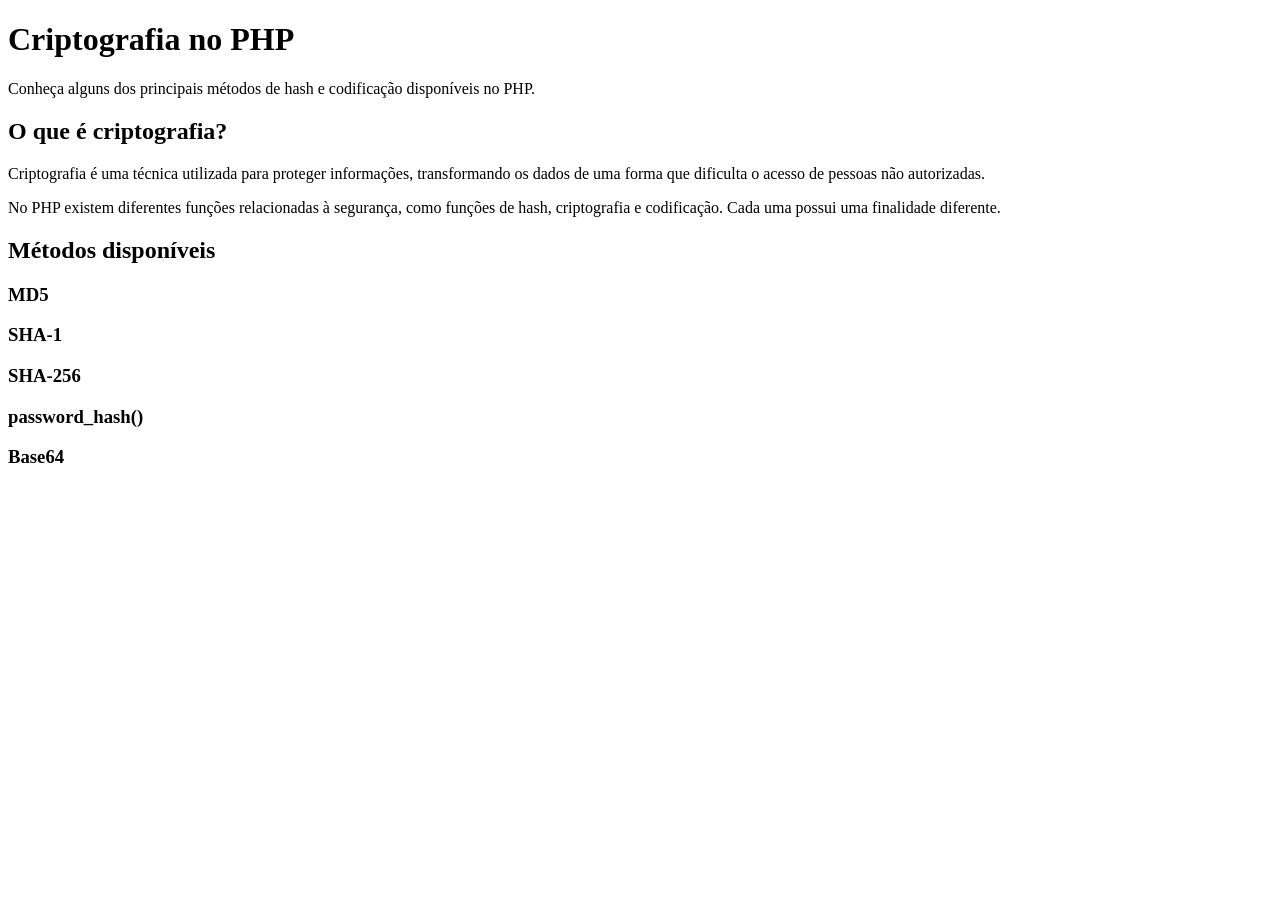
==== 3-BIM/Atividades-M1/PHP/index.html @ 920748d9 "sessao metodos criptografia Added a section detailing available cryptographic methods in PHP." ====
<!DOCTYPE html>
<html lang="pt-br">
<head> 
    <header>
    <h1>Criptografia no PHP</h1>

    <p>
        Conheça alguns dos principais métodos de hash e codificação
        disponíveis no PHP.
    </p>
</header>
    <meta charset="UTF-8">
    <meta name="viewport" content="width=device-width, initial-scale=1.0">
    <title>Criptografia no PHP</title>
    <link rel="stylesheet" href="style.css">
</head>
<section class="introducao">

    <h2>O que é criptografia?</h2>

    <p>
        Criptografia é uma técnica utilizada para proteger informações,
        transformando os dados de uma forma que dificulta o acesso de
        pessoas não autorizadas.
    </p>

    <p>
        No PHP existem diferentes funções relacionadas à segurança,
        como funções de hash, criptografia e codificação. Cada uma
        possui uma finalidade diferente.
    </p>
<section>

    <h2>Métodos disponíveis</h2>

    <div class="card">
        <h3>MD5</h3>
    </div>

    <div class="card">
        <h3>SHA-1</h3>
    </div>

    <div class="card">
        <h3>SHA-256</h3>
    </div>

    <div class="card">
        <h3>password_hash()</h3>
    </div>

    <div class="card">
        <h3>Base64</h3>
    </div>

</section>
</section>
<body>

</body>
</html>
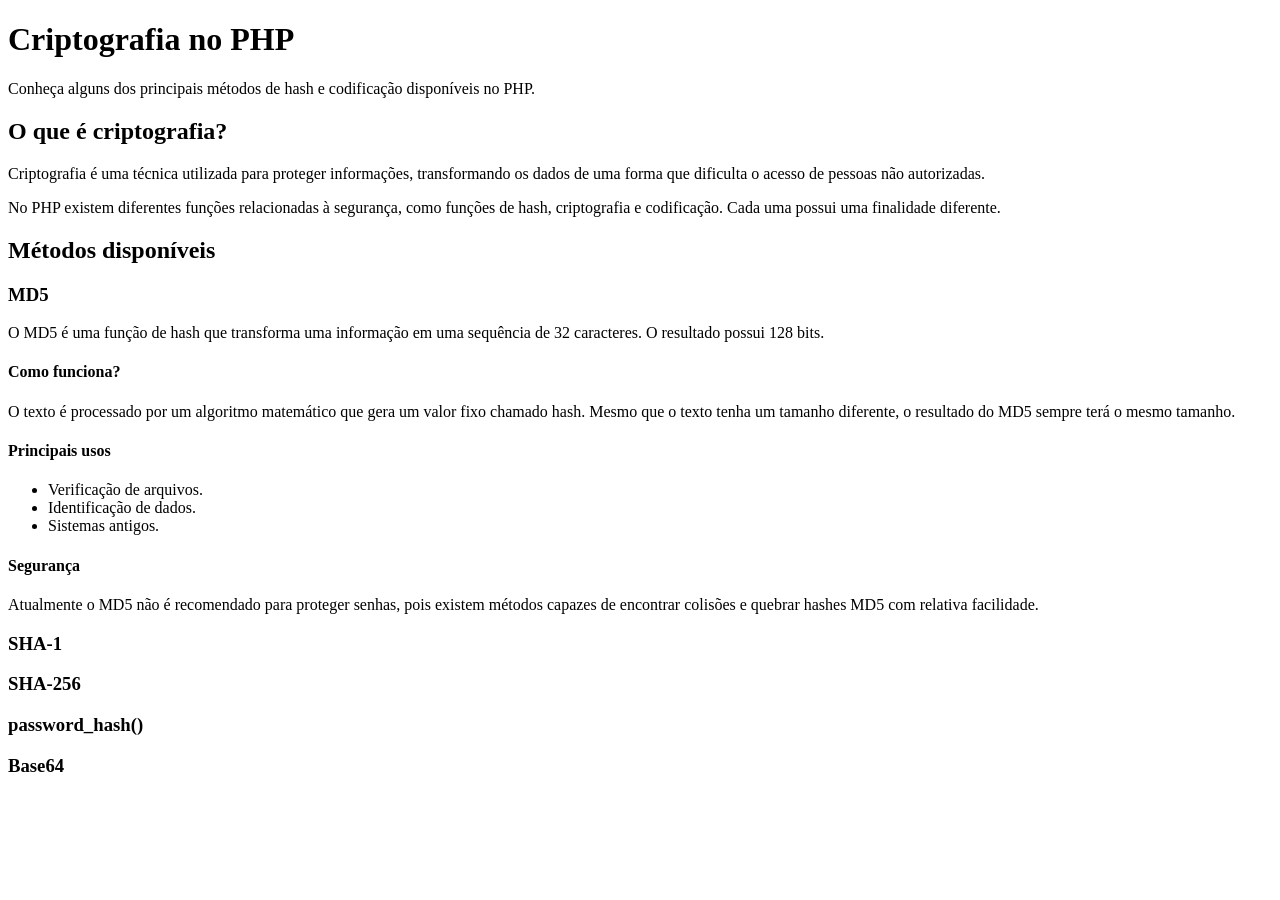
==== commit 694ba048: "Explicação funcionamento MD5 Added detailed explanations for MD5, including its functionality, main " ====
--- a/3-BIM/Atividades-M1/PHP/index.html
+++ b/3-BIM/Atividades-M1/PHP/index.html
@@ -34,8 +34,41 @@
     <h2>Métodos disponíveis</h2>
 
     <div class="card">
-        <h3>MD5</h3>
-    </div>
+
+    <h3>MD5</h3>
+
+    <p>
+        O MD5 é uma função de hash que transforma uma informação
+        em uma sequência de 32 caracteres. O resultado possui
+        128 bits.
+    </p>
+
+    <h4>Como funciona?</h4>
+
+    <p>
+        O texto é processado por um algoritmo matemático que gera
+        um valor fixo chamado hash. Mesmo que o texto tenha um
+        tamanho diferente, o resultado do MD5 sempre terá o mesmo
+        tamanho.
+    </p>
+
+    <h4>Principais usos</h4>
+
+    <ul>
+        <li>Verificação de arquivos.</li>
+        <li>Identificação de dados.</li>
+        <li>Sistemas antigos.</li>
+    </ul>
+
+    <h4>Segurança</h4>
+
+    <p class="alerta">
+        Atualmente o MD5 não é recomendado para proteger senhas,
+        pois existem métodos capazes de encontrar colisões e
+        quebrar hashes MD5 com relativa facilidade.
+    </p>
+
+</div>
 
     <div class="card">
         <h3>SHA-1</h3>
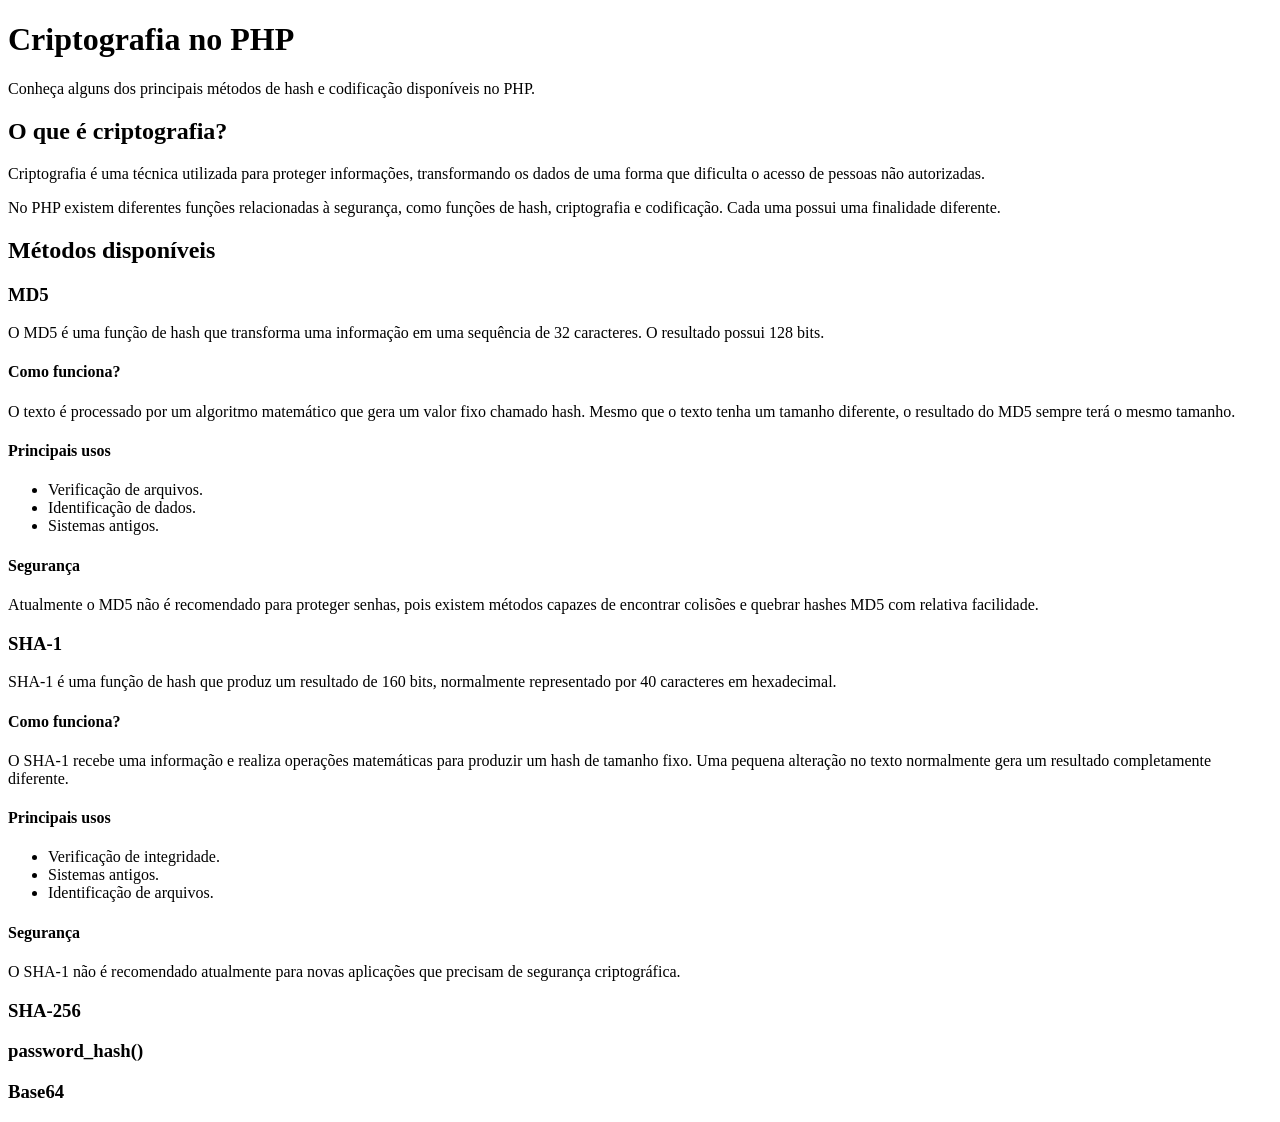
==== commit 3884292e: "informações sobre SHA-1 Updated the HTML content to include more detailed information about SHA-1 an" ====
--- a/3-BIM/Atividades-M1/PHP/index.html
+++ b/3-BIM/Atividades-M1/PHP/index.html
@@ -71,8 +71,40 @@
 </div>
 
     <div class="card">
-        <h3>SHA-1</h3>
-    </div>
+
+    <h3>SHA-1</h3>
+
+    <p>
+        SHA-1 é uma função de hash que produz um resultado
+        de 160 bits, normalmente representado por 40 caracteres
+        em hexadecimal.
+    </p>
+
+    <h4>Como funciona?</h4>
+
+    <p>
+        O SHA-1 recebe uma informação e realiza operações
+        matemáticas para produzir um hash de tamanho fixo.
+        Uma pequena alteração no texto normalmente gera um
+        resultado completamente diferente.
+    </p>
+
+    <h4>Principais usos</h4>
+
+    <ul>
+        <li>Verificação de integridade.</li>
+        <li>Sistemas antigos.</li>
+        <li>Identificação de arquivos.</li>
+    </ul>
+
+    <h4>Segurança</h4>
+
+    <p class="alerta">
+        O SHA-1 não é recomendado atualmente para novas
+        aplicações que precisam de segurança criptográfica.
+    </p>
+
+</div>
 
     <div class="card">
         <h3>SHA-256</h3>
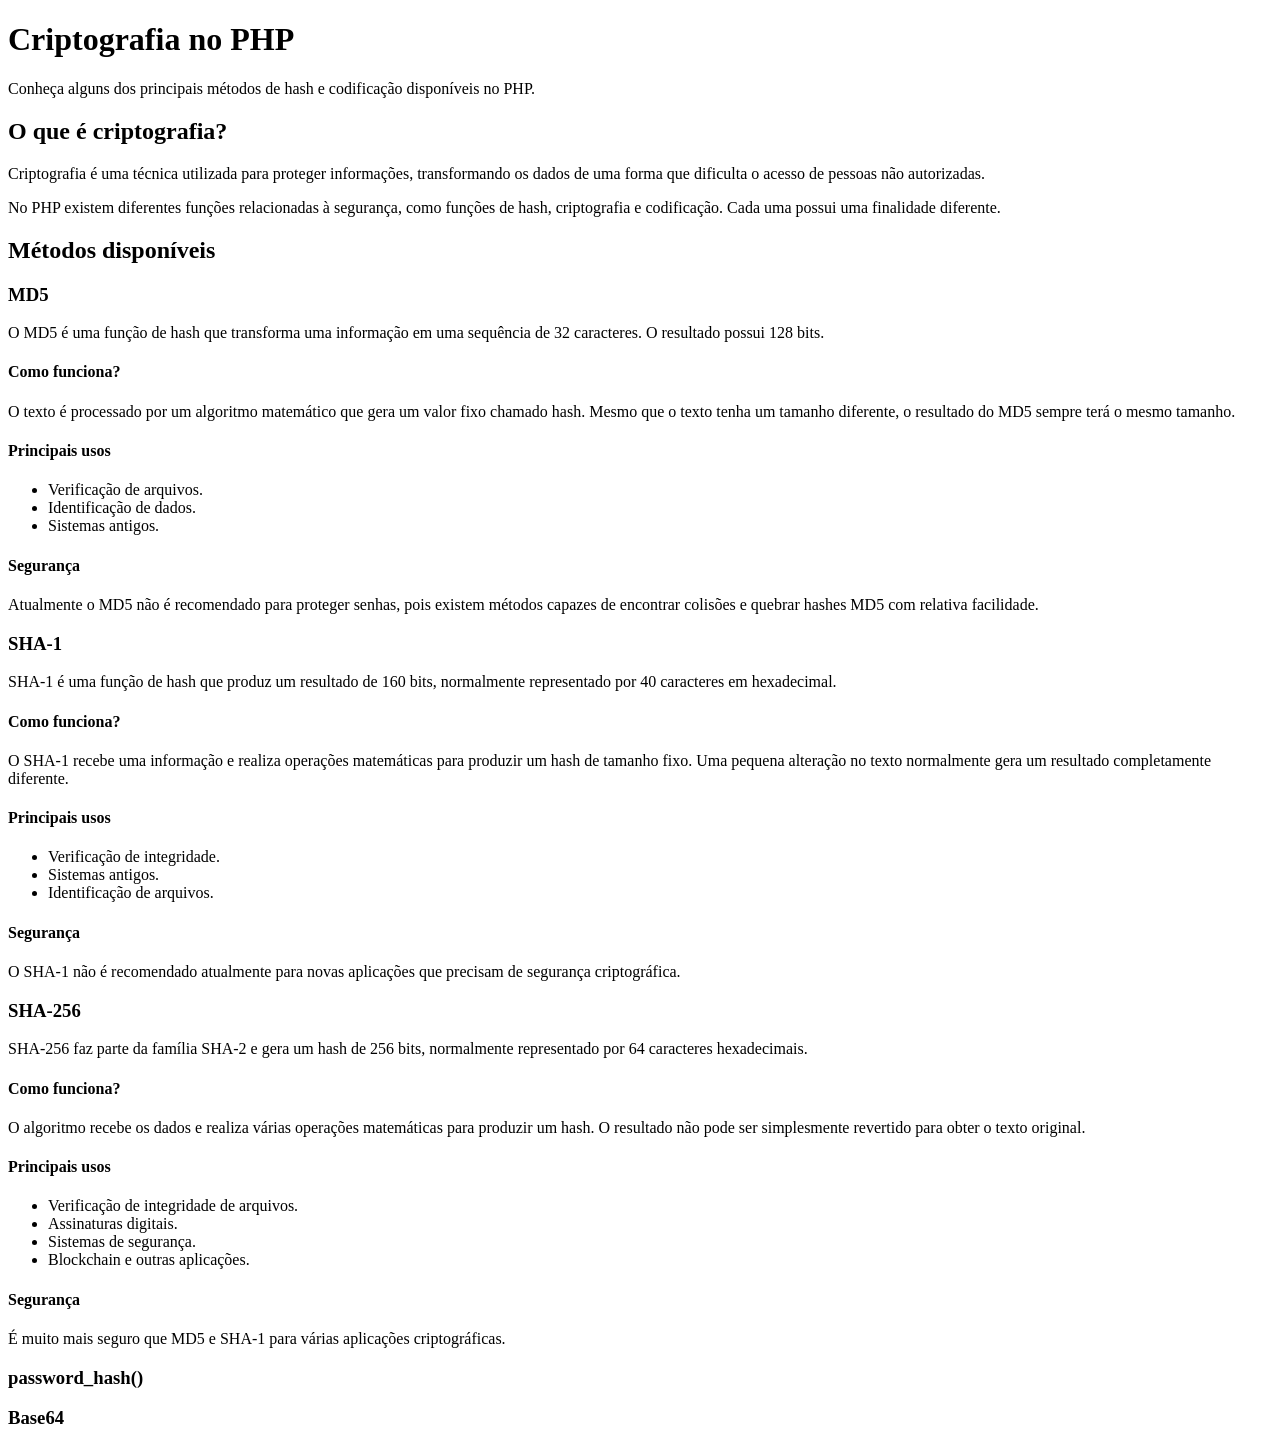
==== commit 98a1dd96: "informações sha 256 Added detailed explanations for SHA-256, password_hash(), and Base64 methods." ====
--- a/3-BIM/Atividades-M1/PHP/index.html
+++ b/3-BIM/Atividades-M1/PHP/index.html
@@ -107,8 +107,41 @@
 </div>
 
     <div class="card">
-        <h3>SHA-256</h3>
-    </div>
+
+    <h3>SHA-256</h3>
+
+    <p>
+        SHA-256 faz parte da família SHA-2 e gera um hash de
+        256 bits, normalmente representado por 64 caracteres
+        hexadecimais.
+    </p>
+
+    <h4>Como funciona?</h4>
+
+    <p>
+        O algoritmo recebe os dados e realiza várias operações
+        matemáticas para produzir um hash. O resultado não
+        pode ser simplesmente revertido para obter o texto
+        original.
+    </p>
+
+    <h4>Principais usos</h4>
+
+    <ul>
+        <li>Verificação de integridade de arquivos.</li>
+        <li>Assinaturas digitais.</li>
+        <li>Sistemas de segurança.</li>
+        <li>Blockchain e outras aplicações.</li>
+    </ul>
+
+    <h4>Segurança</h4>
+
+    <p class="sucesso">
+        É muito mais seguro que MD5 e SHA-1 para várias
+        aplicações criptográficas.
+    </p>
+
+</div>
 
     <div class="card">
         <h3>password_hash()</h3>
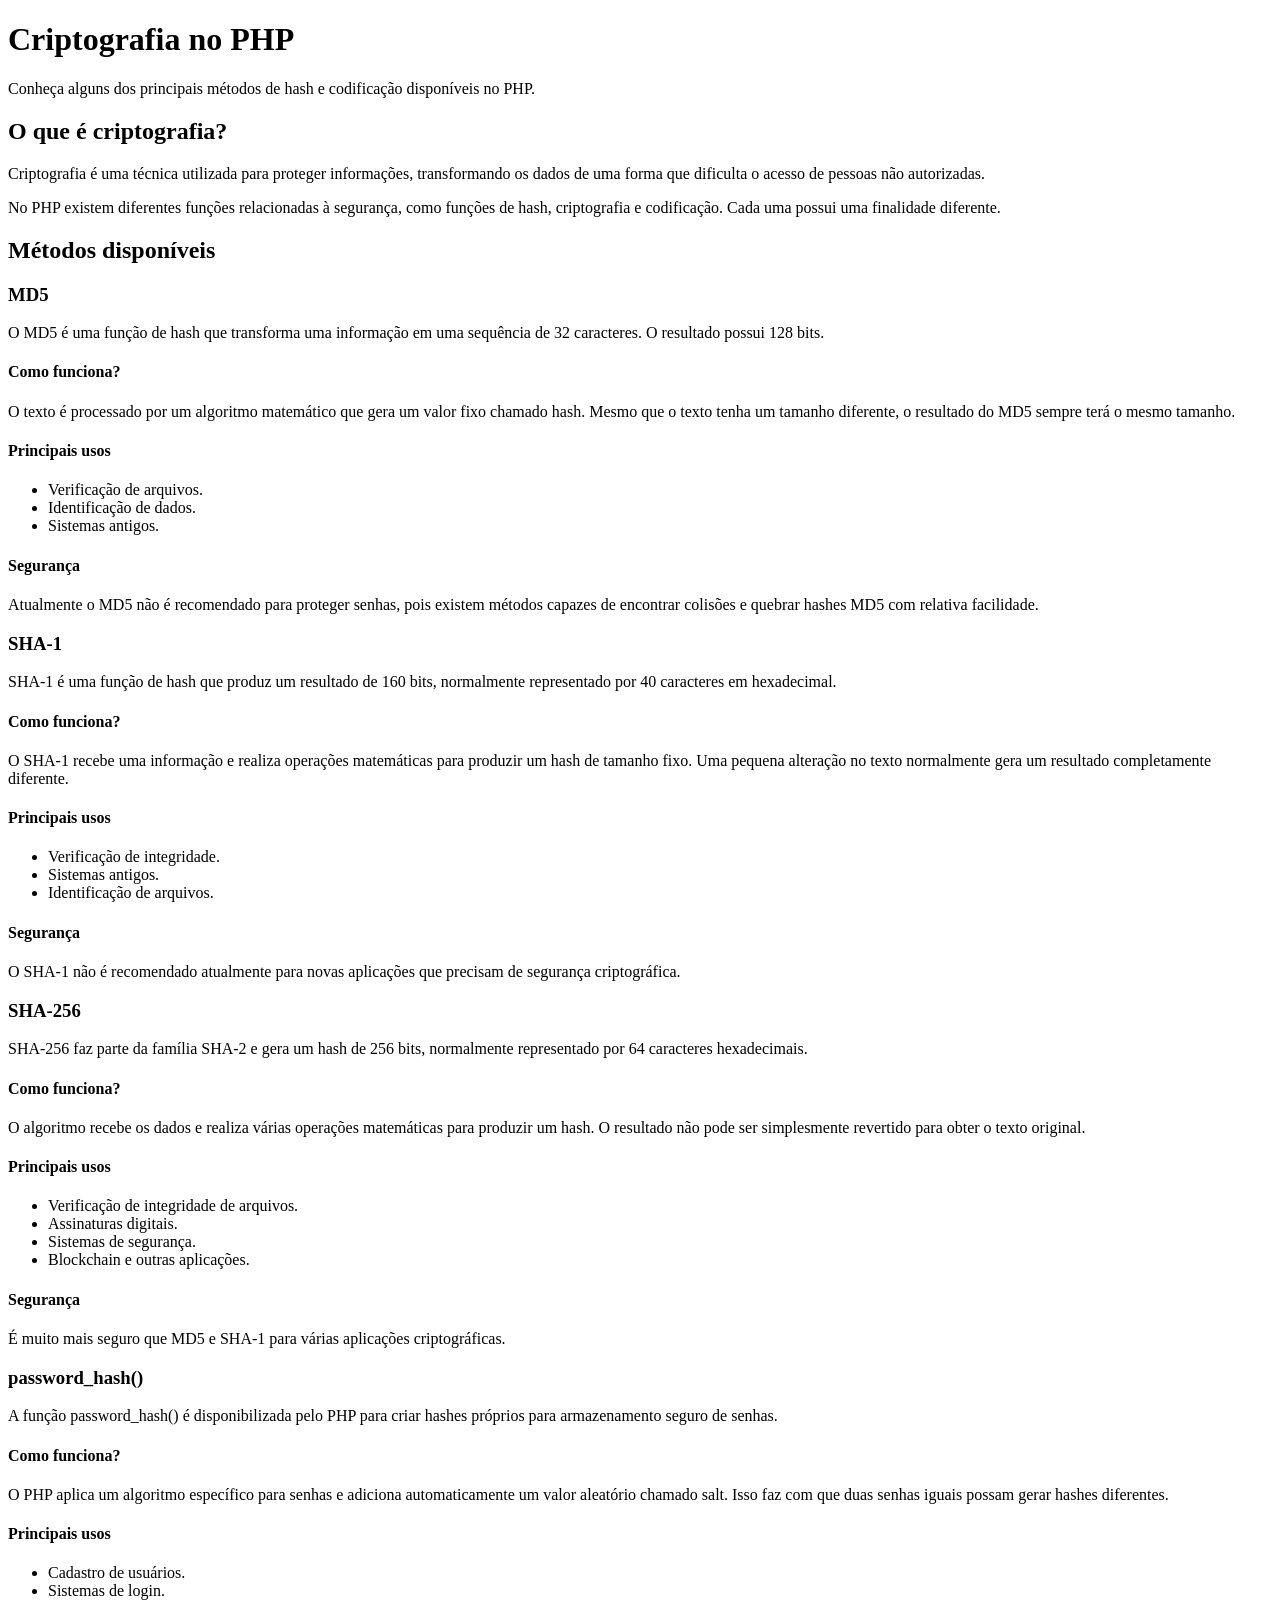
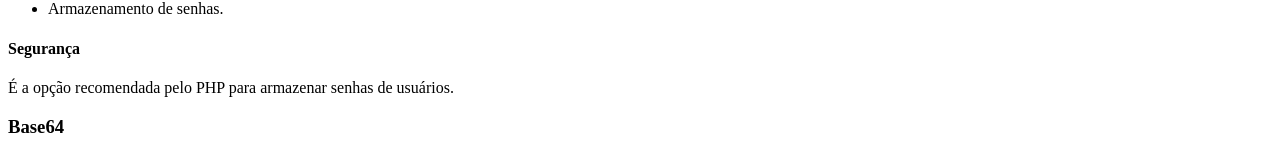
==== commit e0ddc441: "explicação sobre password_hash Updated the HTML content to include detailed explanations of various " ====
--- a/3-BIM/Atividades-M1/PHP/index.html
+++ b/3-BIM/Atividades-M1/PHP/index.html
@@ -144,8 +144,38 @@
 </div>
 
     <div class="card">
-        <h3>password_hash()</h3>
-    </div>
+
+    <h3>password_hash()</h3>
+
+    <p>
+        A função password_hash() é disponibilizada pelo PHP para
+        criar hashes próprios para armazenamento seguro de senhas.
+    </p>
+
+    <h4>Como funciona?</h4>
+
+    <p>
+        O PHP aplica um algoritmo específico para senhas e adiciona
+        automaticamente um valor aleatório chamado salt. Isso faz
+        com que duas senhas iguais possam gerar hashes diferentes.
+    </p>
+
+    <h4>Principais usos</h4>
+
+    <ul>
+        <li>Cadastro de usuários.</li>
+        <li>Sistemas de login.</li>
+        <li>Armazenamento de senhas.</li>
+    </ul>
+
+    <h4>Segurança</h4>
+
+    <p class="sucesso">
+        É a opção recomendada pelo PHP para armazenar
+        senhas de usuários.
+    </p>
+
+</div>
 
     <div class="card">
         <h3>Base64</h3>
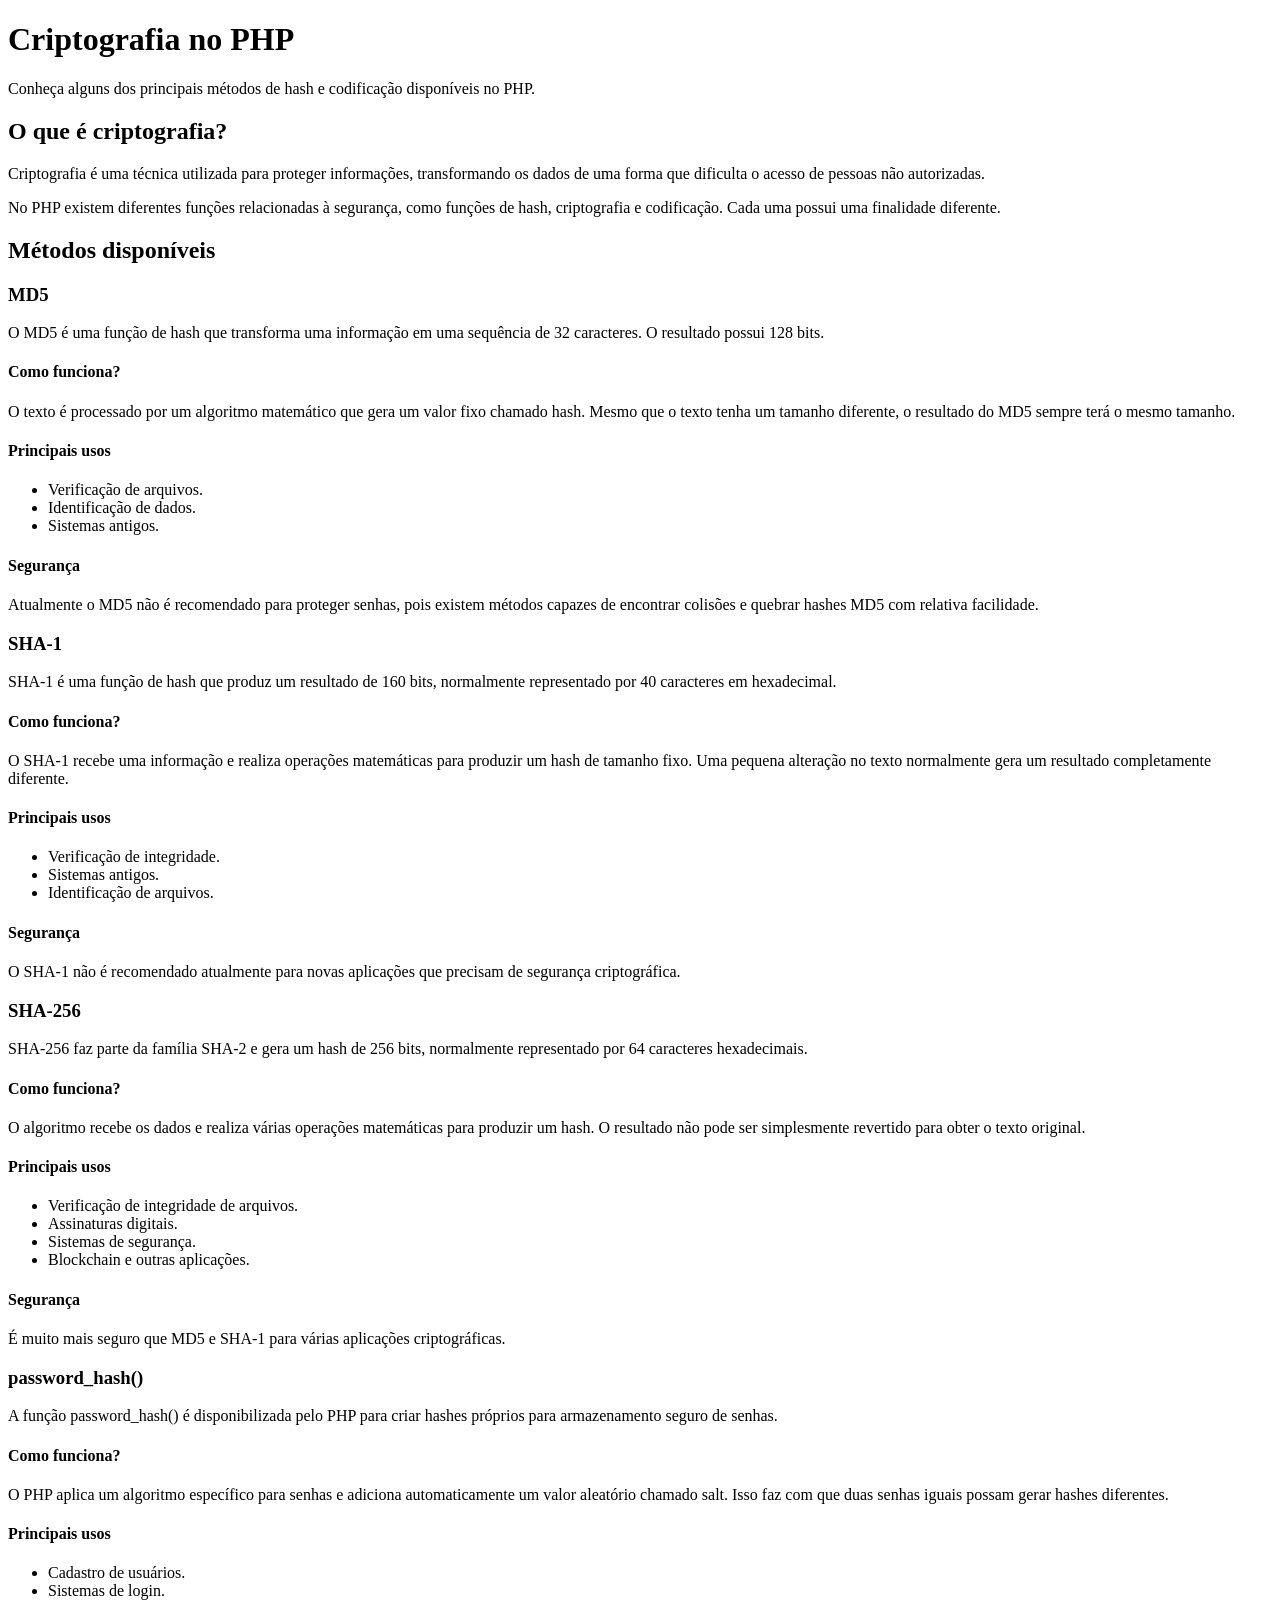
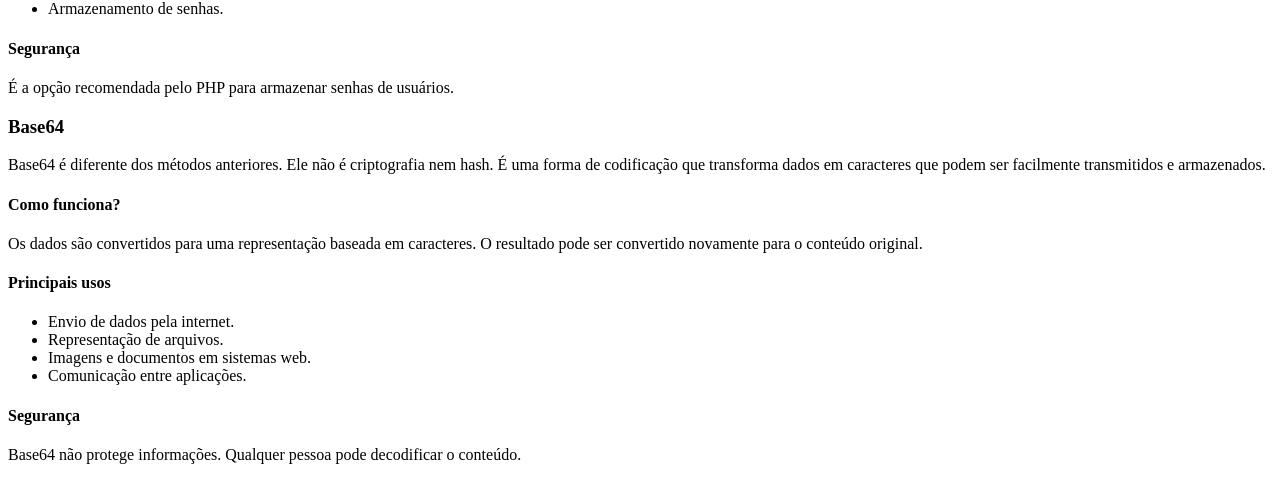
==== commit dc7af7ac: "base 64 e comparativos" ====
--- a/3-BIM/Atividades-M1/PHP/index.html
+++ b/3-BIM/Atividades-M1/PHP/index.html
@@ -178,8 +178,41 @@
 </div>
 
     <div class="card">
-        <h3>Base64</h3>
-    </div>
+
+    <h3>Base64</h3>
+
+    <p>
+        Base64 é diferente dos métodos anteriores. Ele não é
+        criptografia nem hash. É uma forma de codificação que
+        transforma dados em caracteres que podem ser facilmente
+        transmitidos e armazenados.
+    </p>
+
+    <h4>Como funciona?</h4>
+
+    <p>
+        Os dados são convertidos para uma representação baseada
+        em caracteres. O resultado pode ser convertido novamente
+        para o conteúdo original.
+    </p>
+
+    <h4>Principais usos</h4>
+
+    <ul>
+        <li>Envio de dados pela internet.</li>
+        <li>Representação de arquivos.</li>
+        <li>Imagens e documentos em sistemas web.</li>
+        <li>Comunicação entre aplicações.</li>
+    </ul>
+
+    <h4>Segurança</h4>
+
+    <p class="alerta">
+        Base64 não protege informações. Qualquer pessoa pode
+        decodificar o conteúdo.
+    </p>
+
+</div>
 
 </section>
 </section>
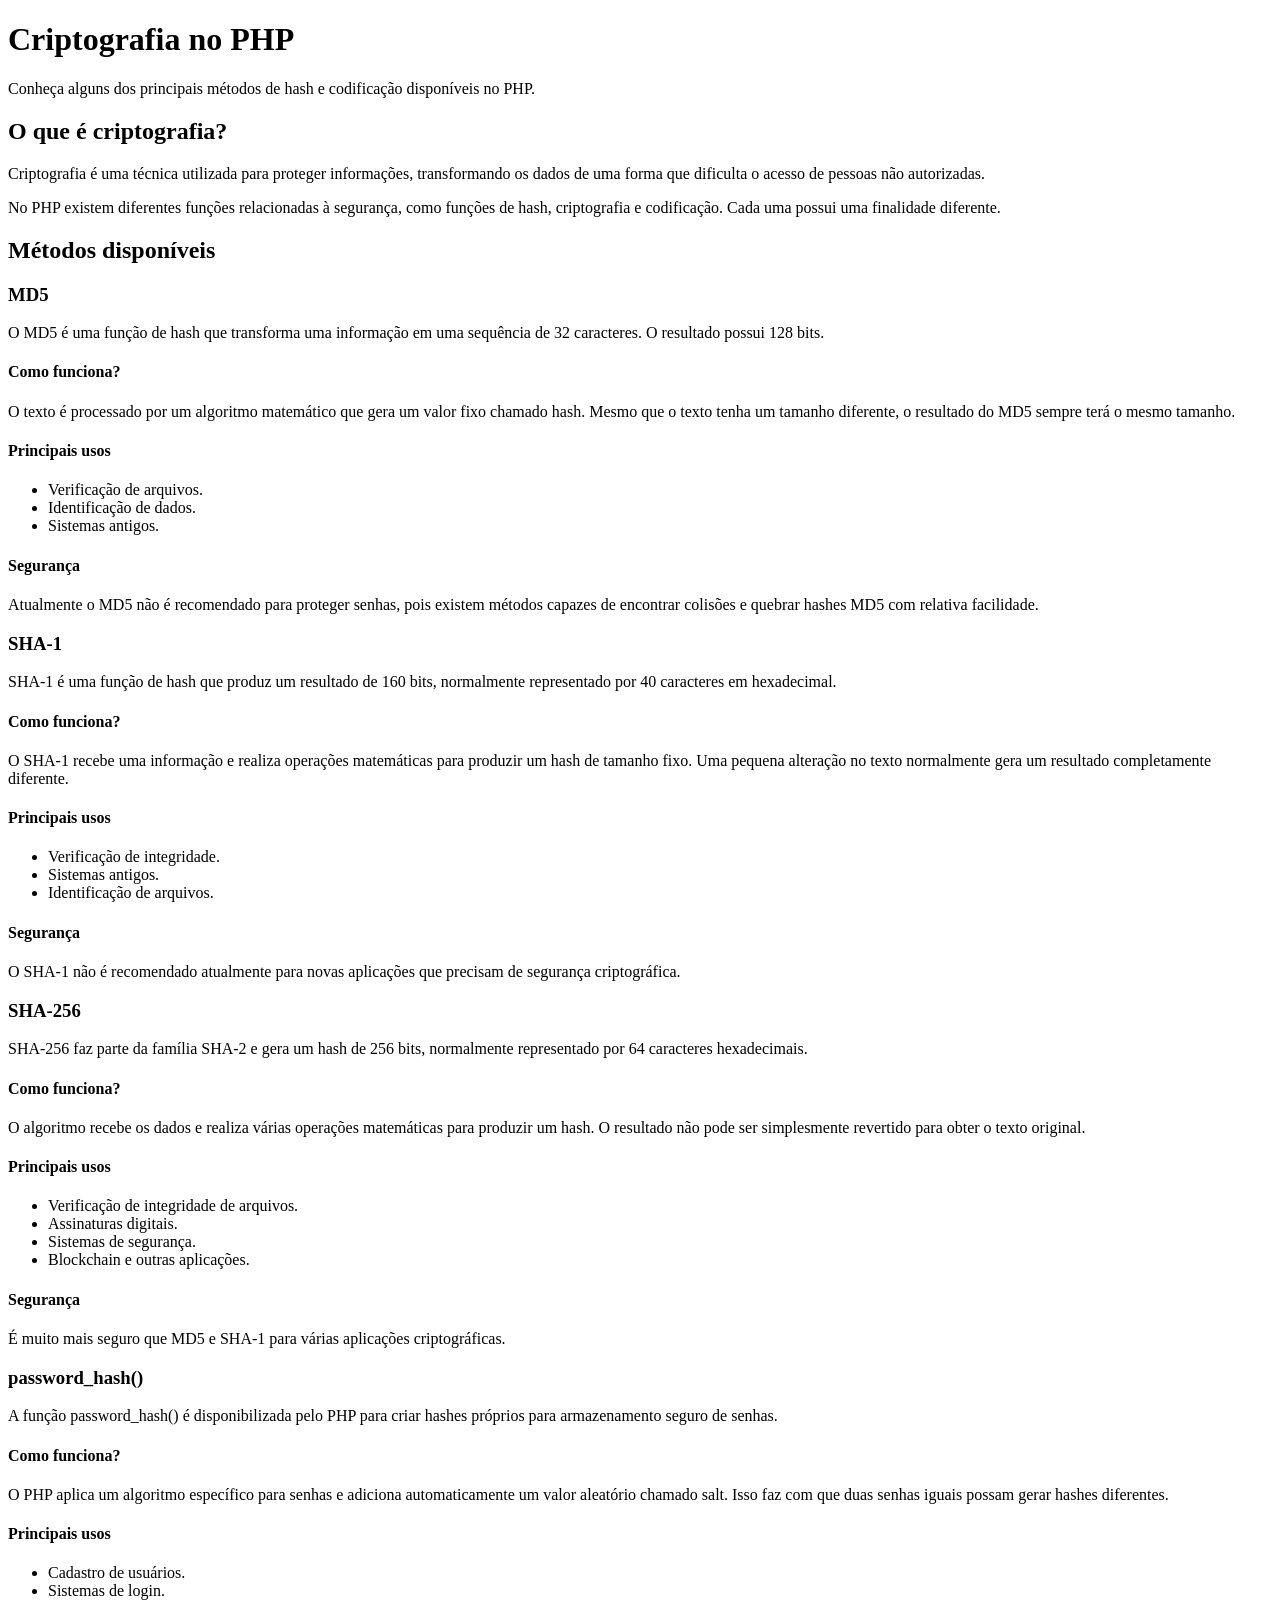
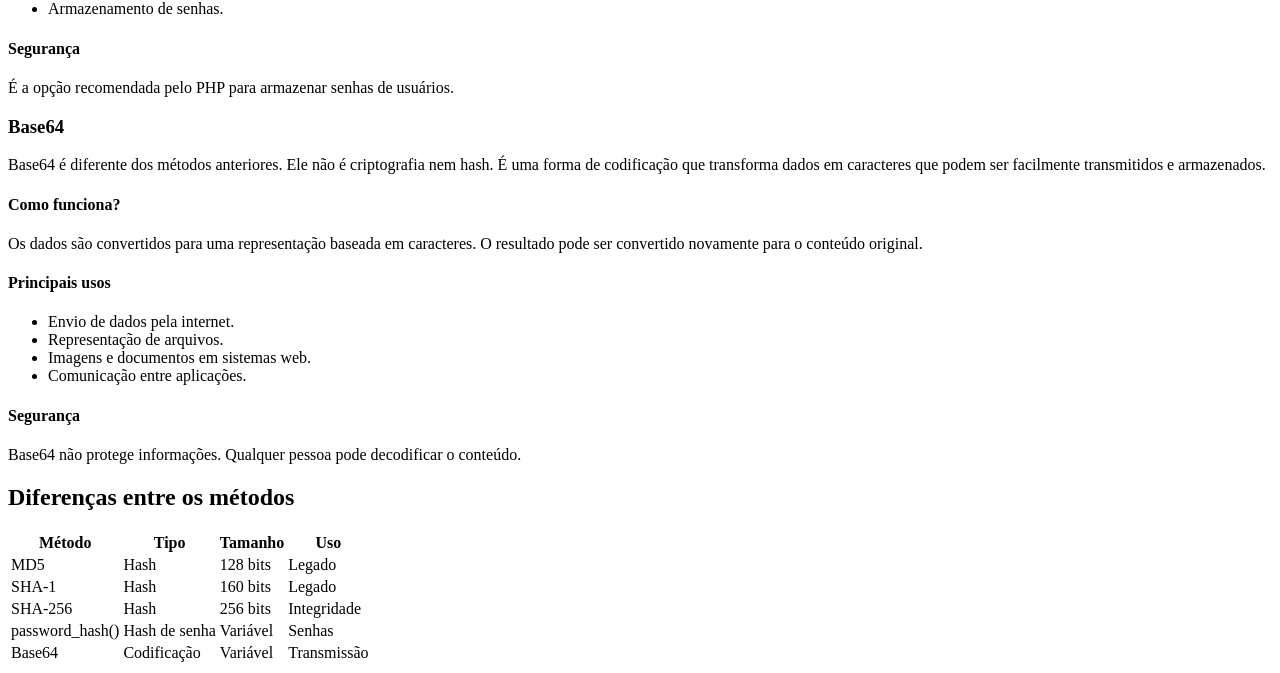
==== commit 49fb247d: "comparativo" ====
--- a/3-BIM/Atividades-M1/PHP/index.html
+++ b/3-BIM/Atividades-M1/PHP/index.html
@@ -213,7 +213,65 @@
     </p>
 
 </div>
-
+<section class="comparacao">
+
+    <h2>Diferenças entre os métodos</h2>
+
+    <table>
+
+        <thead>
+
+            <tr>
+                <th>Método</th>
+                <th>Tipo</th>
+                <th>Tamanho</th>
+                <th>Uso</th>
+            </tr>
+
+        </thead>
+
+        <tbody>
+
+            <tr>
+                <td>MD5</td>
+                <td>Hash</td>
+                <td>128 bits</td>
+                <td>Legado</td>
+            </tr>
+
+            <tr>
+                <td>SHA-1</td>
+                <td>Hash</td>
+                <td>160 bits</td>
+                <td>Legado</td>
+            </tr>
+
+            <tr>
+                <td>SHA-256</td>
+                <td>Hash</td>
+                <td>256 bits</td>
+                <td>Integridade</td>
+            </tr>
+
+            <tr>
+                <td>password_hash()</td>
+                <td>Hash de senha</td>
+                <td>Variável</td>
+                <td>Senhas</td>
+            </tr>
+
+            <tr>
+                <td>Base64</td>
+                <td>Codificação</td>
+                <td>Variável</td>
+                <td>Transmissão</td>
+            </tr>
+
+        </tbody>
+
+    </table>
+
+</section>
 </section>
 </section>
 <body>
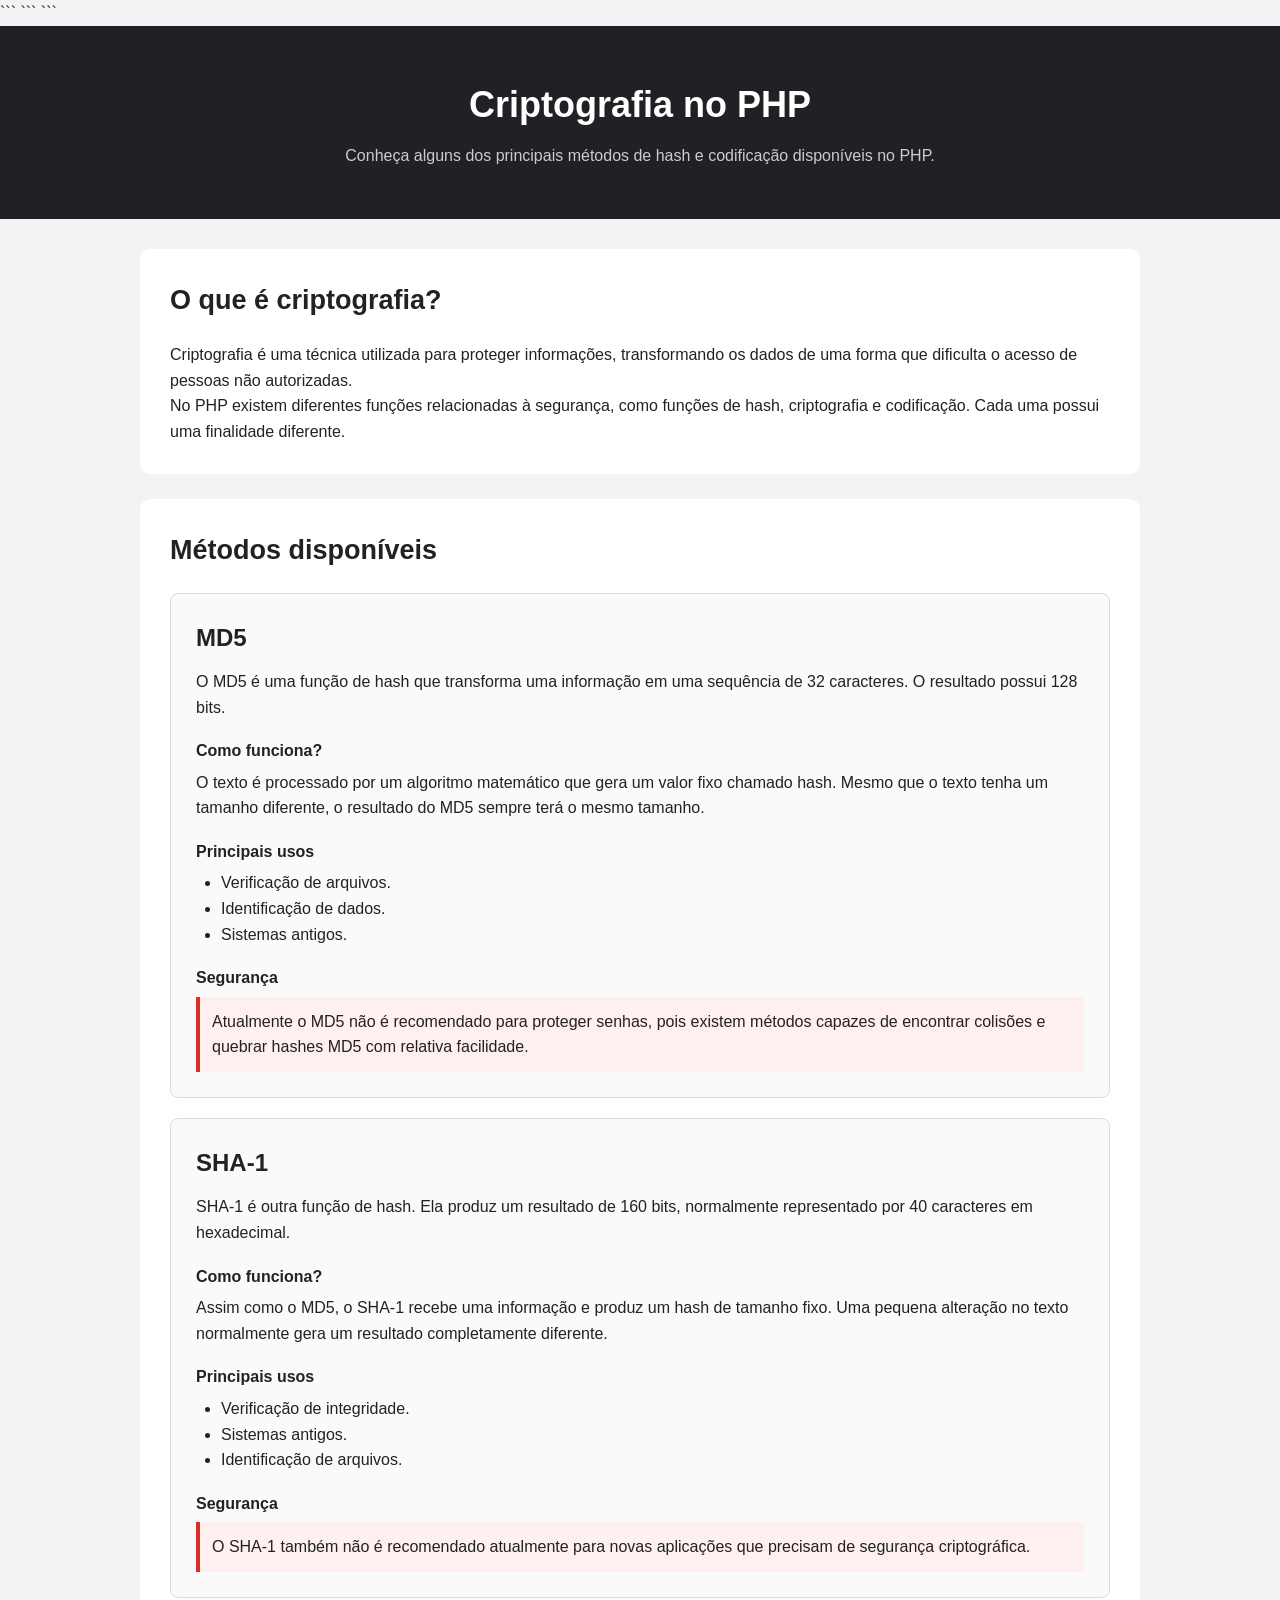
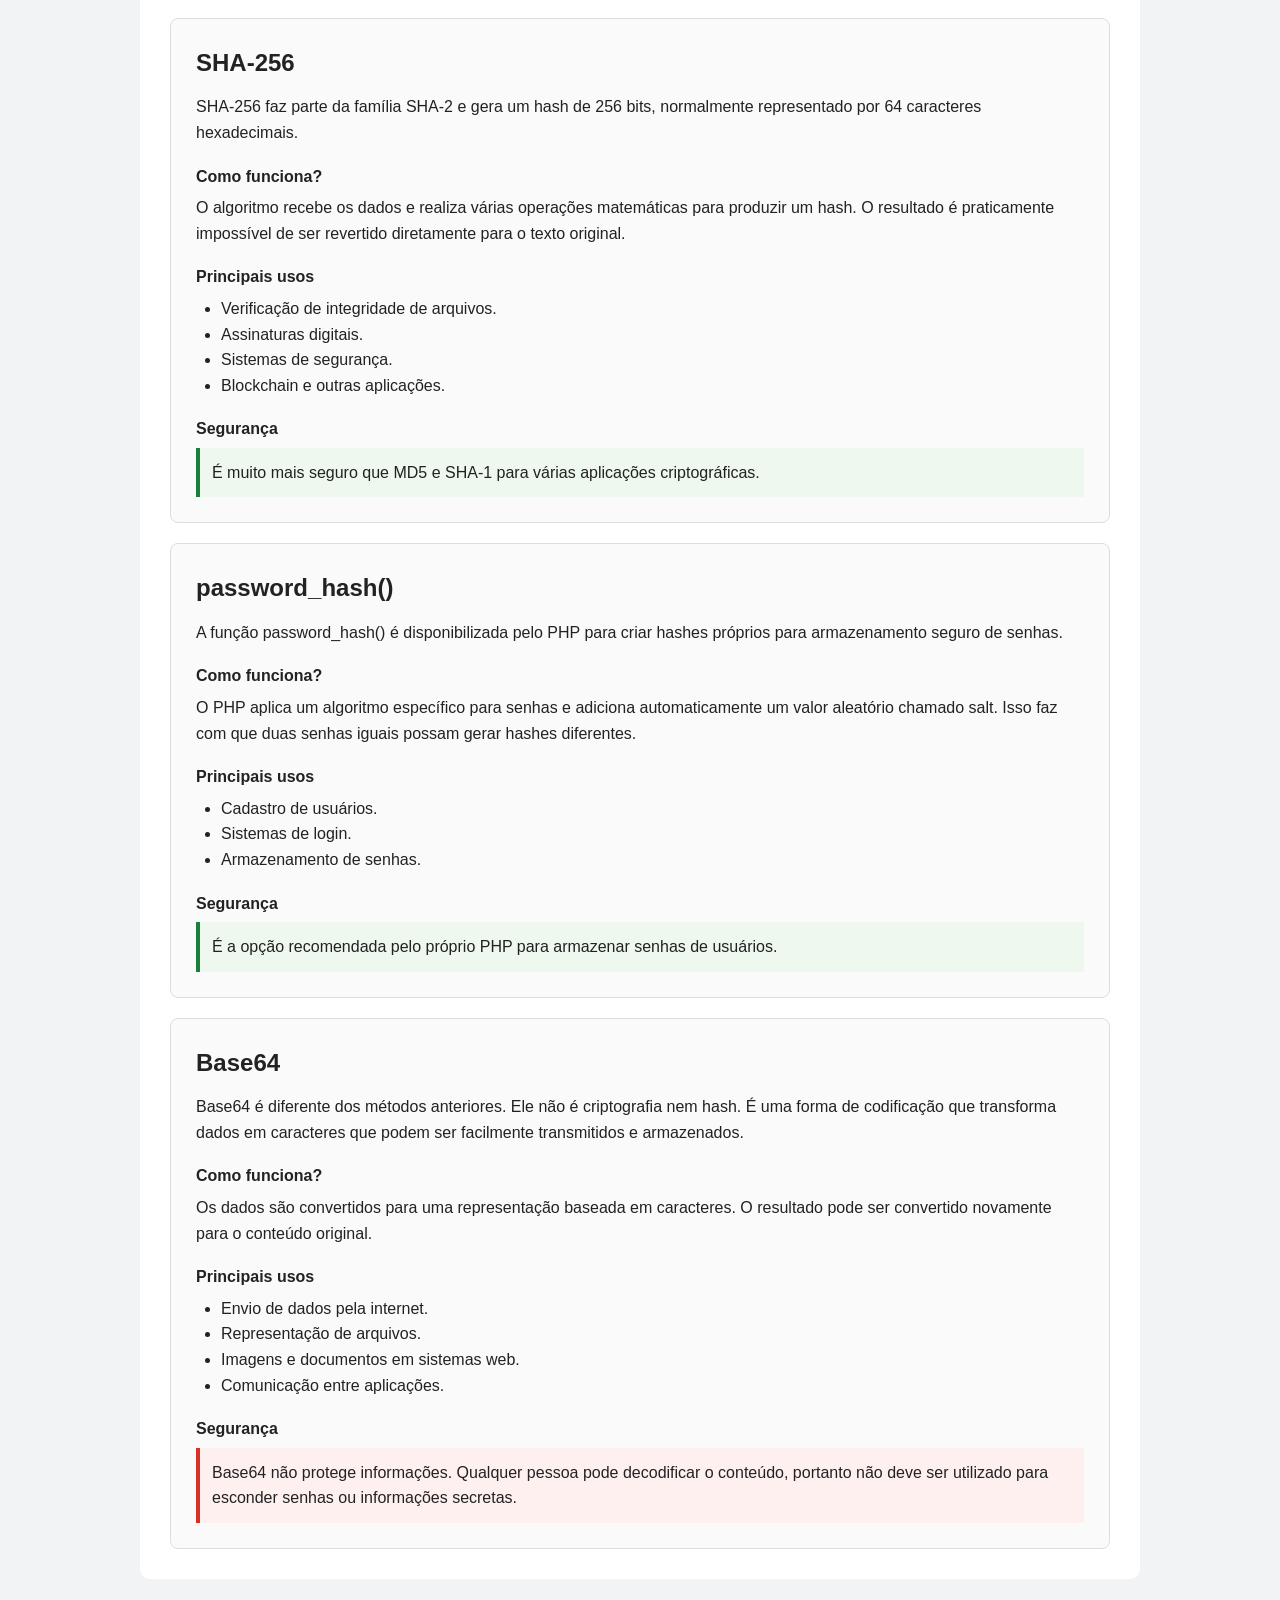
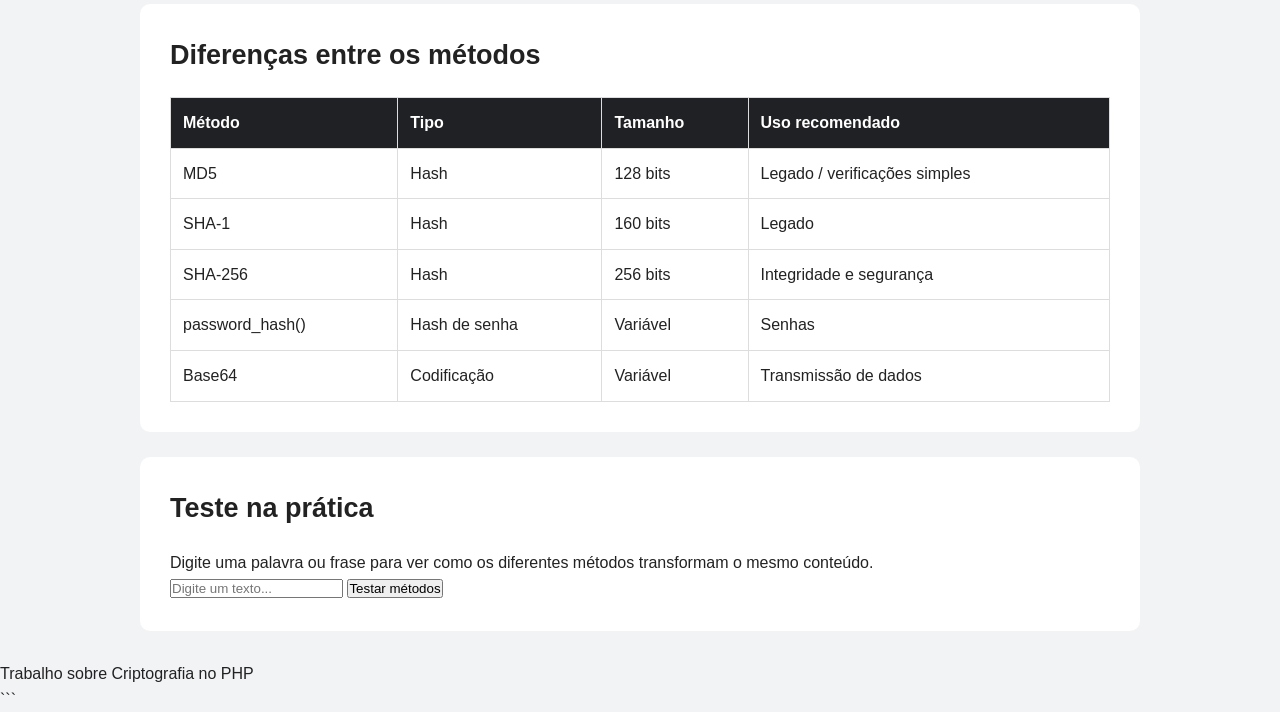
==== commit aa84cc25: "Ajeitando os codigos" ====
--- a/3-BIM/Atividades-M1/PHP/index.html
+++ b/3-BIM/Atividades-M1/PHP/index.html
@@ -1,7 +1,23 @@
 <!DOCTYPE html>
+
 <html lang="pt-br">
-<head> 
-    <header>
+
+<head>
+    <meta charset="UTF-8">
+    <meta name="viewport" content="width=device-width, initial-scale=1.0">
+
+```
+<title>Criptografia no PHP</title>
+
+<link rel="stylesheet" href="style.css">
+```
+
+</head>
+
+<body>
+
+```
+<header>
     <h1>Criptografia no PHP</h1>
 
     <p>
@@ -9,272 +25,323 @@
         disponíveis no PHP.
     </p>
 </header>
-    <meta charset="UTF-8">
-    <meta name="viewport" content="width=device-width, initial-scale=1.0">
-    <title>Criptografia no PHP</title>
-    <link rel="stylesheet" href="style.css">
-</head>
-<section class="introducao">
-
-    <h2>O que é criptografia?</h2>
+
+
+<main>
+
+    <section class="introducao">
+
+        <h2>O que é criptografia?</h2>
+
+        <p>
+            Criptografia é uma técnica utilizada para proteger informações,
+            transformando os dados de uma forma que dificulta o acesso de
+            pessoas não autorizadas.
+        </p>
+
+        <p>
+            No PHP existem diferentes funções relacionadas à segurança,
+            como funções de hash, criptografia e codificação. Cada uma
+            possui uma finalidade diferente.
+        </p>
+
+    </section>
+
+
+    <section>
+
+        <h2>Métodos disponíveis</h2>
+
+
+        <div class="card">
+
+            <h3>MD5</h3>
+
+            <p>
+                O MD5 é uma função de hash que transforma uma informação
+                em uma sequência de 32 caracteres. O resultado possui
+                128 bits.
+            </p>
+
+            <h4>Como funciona?</h4>
+
+            <p>
+                O texto é processado por um algoritmo matemático que gera
+                um valor fixo chamado hash. Mesmo que o texto tenha um
+                tamanho diferente, o resultado do MD5 sempre terá o mesmo
+                tamanho.
+            </p>
+
+            <h4>Principais usos</h4>
+
+            <ul>
+                <li>Verificação de arquivos.</li>
+                <li>Identificação de dados.</li>
+                <li>Sistemas antigos.</li>
+            </ul>
+
+            <h4>Segurança</h4>
+
+            <p class="alerta">
+                Atualmente o MD5 não é recomendado para proteger senhas,
+                pois existem métodos capazes de encontrar colisões e
+                quebrar hashes MD5 com relativa facilidade.
+            </p>
+
+        </div>
+
+
+        <div class="card">
+
+            <h3>SHA-1</h3>
+
+            <p>
+                SHA-1 é outra função de hash. Ela produz um resultado
+                de 160 bits, normalmente representado por 40 caracteres
+                em hexadecimal.
+            </p>
+
+            <h4>Como funciona?</h4>
+
+            <p>
+                Assim como o MD5, o SHA-1 recebe uma informação e produz
+                um hash de tamanho fixo. Uma pequena alteração no texto
+                normalmente gera um resultado completamente diferente.
+            </p>
+
+            <h4>Principais usos</h4>
+
+            <ul>
+                <li>Verificação de integridade.</li>
+                <li>Sistemas antigos.</li>
+                <li>Identificação de arquivos.</li>
+            </ul>
+
+            <h4>Segurança</h4>
+
+            <p class="alerta">
+                O SHA-1 também não é recomendado atualmente para novas
+                aplicações que precisam de segurança criptográfica.
+            </p>
+
+        </div>
+
+
+        <div class="card">
+
+            <h3>SHA-256</h3>
+
+            <p>
+                SHA-256 faz parte da família SHA-2 e gera um hash de
+                256 bits, normalmente representado por 64 caracteres
+                hexadecimais.
+            </p>
+
+            <h4>Como funciona?</h4>
+
+            <p>
+                O algoritmo recebe os dados e realiza várias operações
+                matemáticas para produzir um hash. O resultado é
+                praticamente impossível de ser revertido diretamente
+                para o texto original.
+            </p>
+
+            <h4>Principais usos</h4>
+
+            <ul>
+                <li>Verificação de integridade de arquivos.</li>
+                <li>Assinaturas digitais.</li>
+                <li>Sistemas de segurança.</li>
+                <li>Blockchain e outras aplicações.</li>
+            </ul>
+
+            <h4>Segurança</h4>
+
+            <p class="sucesso">
+                É muito mais seguro que MD5 e SHA-1 para várias aplicações
+                criptográficas.
+            </p>
+
+        </div>
+
+
+        <div class="card">
+
+            <h3>password_hash()</h3>
+
+            <p>
+                A função password_hash() é disponibilizada pelo PHP para
+                criar hashes próprios para armazenamento seguro de senhas.
+            </p>
+
+            <h4>Como funciona?</h4>
+
+            <p>
+                O PHP aplica um algoritmo específico para senhas e adiciona
+                automaticamente um valor aleatório chamado salt. Isso faz
+                com que duas senhas iguais possam gerar hashes diferentes.
+            </p>
+
+            <h4>Principais usos</h4>
+
+            <ul>
+                <li>Cadastro de usuários.</li>
+                <li>Sistemas de login.</li>
+                <li>Armazenamento de senhas.</li>
+            </ul>
+
+            <h4>Segurança</h4>
+
+            <p class="sucesso">
+                É a opção recomendada pelo próprio PHP para armazenar
+                senhas de usuários.
+            </p>
+
+        </div>
+
+
+        <div class="card">
+
+            <h3>Base64</h3>
+
+            <p>
+                Base64 é diferente dos métodos anteriores. Ele não é
+                criptografia nem hash. É uma forma de codificação que
+                transforma dados em caracteres que podem ser facilmente
+                transmitidos e armazenados.
+            </p>
+
+            <h4>Como funciona?</h4>
+
+            <p>
+                Os dados são convertidos para uma representação baseada
+                em caracteres. O resultado pode ser convertido novamente
+                para o conteúdo original.
+            </p>
+
+            <h4>Principais usos</h4>
+
+            <ul>
+                <li>Envio de dados pela internet.</li>
+                <li>Representação de arquivos.</li>
+                <li>Imagens e documentos em sistemas web.</li>
+                <li>Comunicação entre aplicações.</li>
+            </ul>
+
+            <h4>Segurança</h4>
+
+            <p class="alerta">
+                Base64 não protege informações. Qualquer pessoa pode
+                decodificar o conteúdo, portanto não deve ser utilizado
+                para esconder senhas ou informações secretas.
+            </p>
+
+        </div>
+
+    </section>
+
+
+    <section class="comparacao">
+
+        <h2>Diferenças entre os métodos</h2>
+
+        <div class="tabela-container">
+
+            <table>
+
+                <thead>
+                    <tr>
+                        <th>Método</th>
+                        <th>Tipo</th>
+                        <th>Tamanho</th>
+                        <th>Uso recomendado</th>
+                    </tr>
+                </thead>
+
+                <tbody>
+
+                    <tr>
+                        <td>MD5</td>
+                        <td>Hash</td>
+                        <td>128 bits</td>
+                        <td>Legado / verificações simples</td>
+                    </tr>
+
+                    <tr>
+                        <td>SHA-1</td>
+                        <td>Hash</td>
+                        <td>160 bits</td>
+                        <td>Legado</td>
+                    </tr>
+
+                    <tr>
+                        <td>SHA-256</td>
+                        <td>Hash</td>
+                        <td>256 bits</td>
+                        <td>Integridade e segurança</td>
+                    </tr>
+
+                    <tr>
+                        <td>password_hash()</td>
+                        <td>Hash de senha</td>
+                        <td>Variável</td>
+                        <td>Senhas</td>
+                    </tr>
+
+                    <tr>
+                        <td>Base64</td>
+                        <td>Codificação</td>
+                        <td>Variável</td>
+                        <td>Transmissão de dados</td>
+                    </tr>
+
+                </tbody>
+
+            </table>
+
+        </div>
+
+    </section>
+
+
+    <section class="teste">
+
+        <h2>Teste na prática</h2>
+
+        <p>
+            Digite uma palavra ou frase para ver como os diferentes
+            métodos transformam o mesmo conteúdo.
+        </p>
+
+        <form action="processar.php" method="POST">
+
+            <input
+                type="text"
+                name="texto"
+                placeholder="Digite um texto..."
+                required
+            >
+
+            <button type="submit">
+                Testar métodos
+            </button>
+
+        </form>
+
+    </section>
+
+</main>
+
+
+<footer>
 
     <p>
-        Criptografia é uma técnica utilizada para proteger informações,
-        transformando os dados de uma forma que dificulta o acesso de
-        pessoas não autorizadas.
+        Trabalho sobre Criptografia no PHP
     </p>
 
-    <p>
-        No PHP existem diferentes funções relacionadas à segurança,
-        como funções de hash, criptografia e codificação. Cada uma
-        possui uma finalidade diferente.
-    </p>
-<section>
-
-    <h2>Métodos disponíveis</h2>
-
-    <div class="card">
-
-    <h3>MD5</h3>
-
-    <p>
-        O MD5 é uma função de hash que transforma uma informação
-        em uma sequência de 32 caracteres. O resultado possui
-        128 bits.
-    </p>
-
-    <h4>Como funciona?</h4>
-
-    <p>
-        O texto é processado por um algoritmo matemático que gera
-        um valor fixo chamado hash. Mesmo que o texto tenha um
-        tamanho diferente, o resultado do MD5 sempre terá o mesmo
-        tamanho.
-    </p>
-
-    <h4>Principais usos</h4>
-
-    <ul>
-        <li>Verificação de arquivos.</li>
-        <li>Identificação de dados.</li>
-        <li>Sistemas antigos.</li>
-    </ul>
-
-    <h4>Segurança</h4>
-
-    <p class="alerta">
-        Atualmente o MD5 não é recomendado para proteger senhas,
-        pois existem métodos capazes de encontrar colisões e
-        quebrar hashes MD5 com relativa facilidade.
-    </p>
-
-</div>
-
-    <div class="card">
-
-    <h3>SHA-1</h3>
-
-    <p>
-        SHA-1 é uma função de hash que produz um resultado
-        de 160 bits, normalmente representado por 40 caracteres
-        em hexadecimal.
-    </p>
-
-    <h4>Como funciona?</h4>
-
-    <p>
-        O SHA-1 recebe uma informação e realiza operações
-        matemáticas para produzir um hash de tamanho fixo.
-        Uma pequena alteração no texto normalmente gera um
-        resultado completamente diferente.
-    </p>
-
-    <h4>Principais usos</h4>
-
-    <ul>
-        <li>Verificação de integridade.</li>
-        <li>Sistemas antigos.</li>
-        <li>Identificação de arquivos.</li>
-    </ul>
-
-    <h4>Segurança</h4>
-
-    <p class="alerta">
-        O SHA-1 não é recomendado atualmente para novas
-        aplicações que precisam de segurança criptográfica.
-    </p>
-
-</div>
-
-    <div class="card">
-
-    <h3>SHA-256</h3>
-
-    <p>
-        SHA-256 faz parte da família SHA-2 e gera um hash de
-        256 bits, normalmente representado por 64 caracteres
-        hexadecimais.
-    </p>
-
-    <h4>Como funciona?</h4>
-
-    <p>
-        O algoritmo recebe os dados e realiza várias operações
-        matemáticas para produzir um hash. O resultado não
-        pode ser simplesmente revertido para obter o texto
-        original.
-    </p>
-
-    <h4>Principais usos</h4>
-
-    <ul>
-        <li>Verificação de integridade de arquivos.</li>
-        <li>Assinaturas digitais.</li>
-        <li>Sistemas de segurança.</li>
-        <li>Blockchain e outras aplicações.</li>
-    </ul>
-
-    <h4>Segurança</h4>
-
-    <p class="sucesso">
-        É muito mais seguro que MD5 e SHA-1 para várias
-        aplicações criptográficas.
-    </p>
-
-</div>
-
-    <div class="card">
-
-    <h3>password_hash()</h3>
-
-    <p>
-        A função password_hash() é disponibilizada pelo PHP para
-        criar hashes próprios para armazenamento seguro de senhas.
-    </p>
-
-    <h4>Como funciona?</h4>
-
-    <p>
-        O PHP aplica um algoritmo específico para senhas e adiciona
-        automaticamente um valor aleatório chamado salt. Isso faz
-        com que duas senhas iguais possam gerar hashes diferentes.
-    </p>
-
-    <h4>Principais usos</h4>
-
-    <ul>
-        <li>Cadastro de usuários.</li>
-        <li>Sistemas de login.</li>
-        <li>Armazenamento de senhas.</li>
-    </ul>
-
-    <h4>Segurança</h4>
-
-    <p class="sucesso">
-        É a opção recomendada pelo PHP para armazenar
-        senhas de usuários.
-    </p>
-
-</div>
-
-    <div class="card">
-
-    <h3>Base64</h3>
-
-    <p>
-        Base64 é diferente dos métodos anteriores. Ele não é
-        criptografia nem hash. É uma forma de codificação que
-        transforma dados em caracteres que podem ser facilmente
-        transmitidos e armazenados.
-    </p>
-
-    <h4>Como funciona?</h4>
-
-    <p>
-        Os dados são convertidos para uma representação baseada
-        em caracteres. O resultado pode ser convertido novamente
-        para o conteúdo original.
-    </p>
-
-    <h4>Principais usos</h4>
-
-    <ul>
-        <li>Envio de dados pela internet.</li>
-        <li>Representação de arquivos.</li>
-        <li>Imagens e documentos em sistemas web.</li>
-        <li>Comunicação entre aplicações.</li>
-    </ul>
-
-    <h4>Segurança</h4>
-
-    <p class="alerta">
-        Base64 não protege informações. Qualquer pessoa pode
-        decodificar o conteúdo.
-    </p>
-
-</div>
-<section class="comparacao">
-
-    <h2>Diferenças entre os métodos</h2>
-
-    <table>
-
-        <thead>
-
-            <tr>
-                <th>Método</th>
-                <th>Tipo</th>
-                <th>Tamanho</th>
-                <th>Uso</th>
-            </tr>
-
-        </thead>
-
-        <tbody>
-
-            <tr>
-                <td>MD5</td>
-                <td>Hash</td>
-                <td>128 bits</td>
-                <td>Legado</td>
-            </tr>
-
-            <tr>
-                <td>SHA-1</td>
-                <td>Hash</td>
-                <td>160 bits</td>
-                <td>Legado</td>
-            </tr>
-
-            <tr>
-                <td>SHA-256</td>
-                <td>Hash</td>
-                <td>256 bits</td>
-                <td>Integridade</td>
-            </tr>
-
-            <tr>
-                <td>password_hash()</td>
-                <td>Hash de senha</td>
-                <td>Variável</td>
-                <td>Senhas</td>
-            </tr>
-
-            <tr>
-                <td>Base64</td>
-                <td>Codificação</td>
-                <td>Variável</td>
-                <td>Transmissão</td>
-            </tr>
-
-        </tbody>
-
-    </table>
-
-</section>
-</section>
-</section>
-<body>
+</footer>
+```
 
 </body>
+
 </html>
--- a/3-BIM/Atividades-M1/PHP/style.css
+++ b/3-BIM/Atividades-M1/PHP/style.css
@@ -0,0 +1,113 @@
+* {
+    margin: 0;
+    padding: 0;
+    box-sizing: border-box;
+}
+
+body {
+    font-family: Arial, sans-serif;
+    background-color: #f1f3f5;
+    color: #222;
+    line-height: 1.6;
+}
+
+main {
+    width: 90%;
+    max-width: 1000px;
+    margin: 30px auto;
+}
+
+section {
+    background-color: white;
+    padding: 30px;
+    margin-bottom: 25px;
+    border-radius: 10px;
+}
+
+header {
+    background-color: #202124;
+    color: white;
+    text-align: center;
+    padding: 50px 20px;
+}
+
+header h1 {
+    font-size: 36px;
+    margin-bottom: 10px;
+}
+
+header p {
+    color: #cccccc;
+}
+
+section h2 {
+    margin-bottom: 20px;
+    font-size: 27px;
+}
+
+.card {
+    background-color: #fafafa;
+    border: 1px solid #dddddd;
+    border-radius: 8px;
+    padding: 25px;
+    margin-top: 20px;
+}
+
+.card h3 {
+    font-size: 24px;
+    margin-bottom: 12px;
+}
+
+.card h4 {
+    margin-top: 18px;
+    margin-bottom: 6px;
+}
+
+.card ul {
+    margin-left: 25px;
+}
+
+.alerta {
+    background-color: #fff0f0;
+    padding: 12px;
+    border-left: 4px solid #d93025;
+}
+
+.sucesso {
+    background-color: #eef8ee;
+    padding: 12px;
+    border-left: 4px solid #188038;
+}
+
+table {
+    width: 100%;
+    border-collapse: collapse;
+}
+
+th,
+td {
+    border: 1px solid #dddddd;
+    padding: 12px;
+    text-align: left;
+}
+
+th {
+    background-color: #202124;
+    color: white;
+}
+
+@media (max-width: 600px) {
+
+    header h1 {
+        font-size: 28px;
+    }
+
+    section {
+        padding: 20px;
+    }
+
+    table {
+        font-size: 14px;
+    }
+
+}
